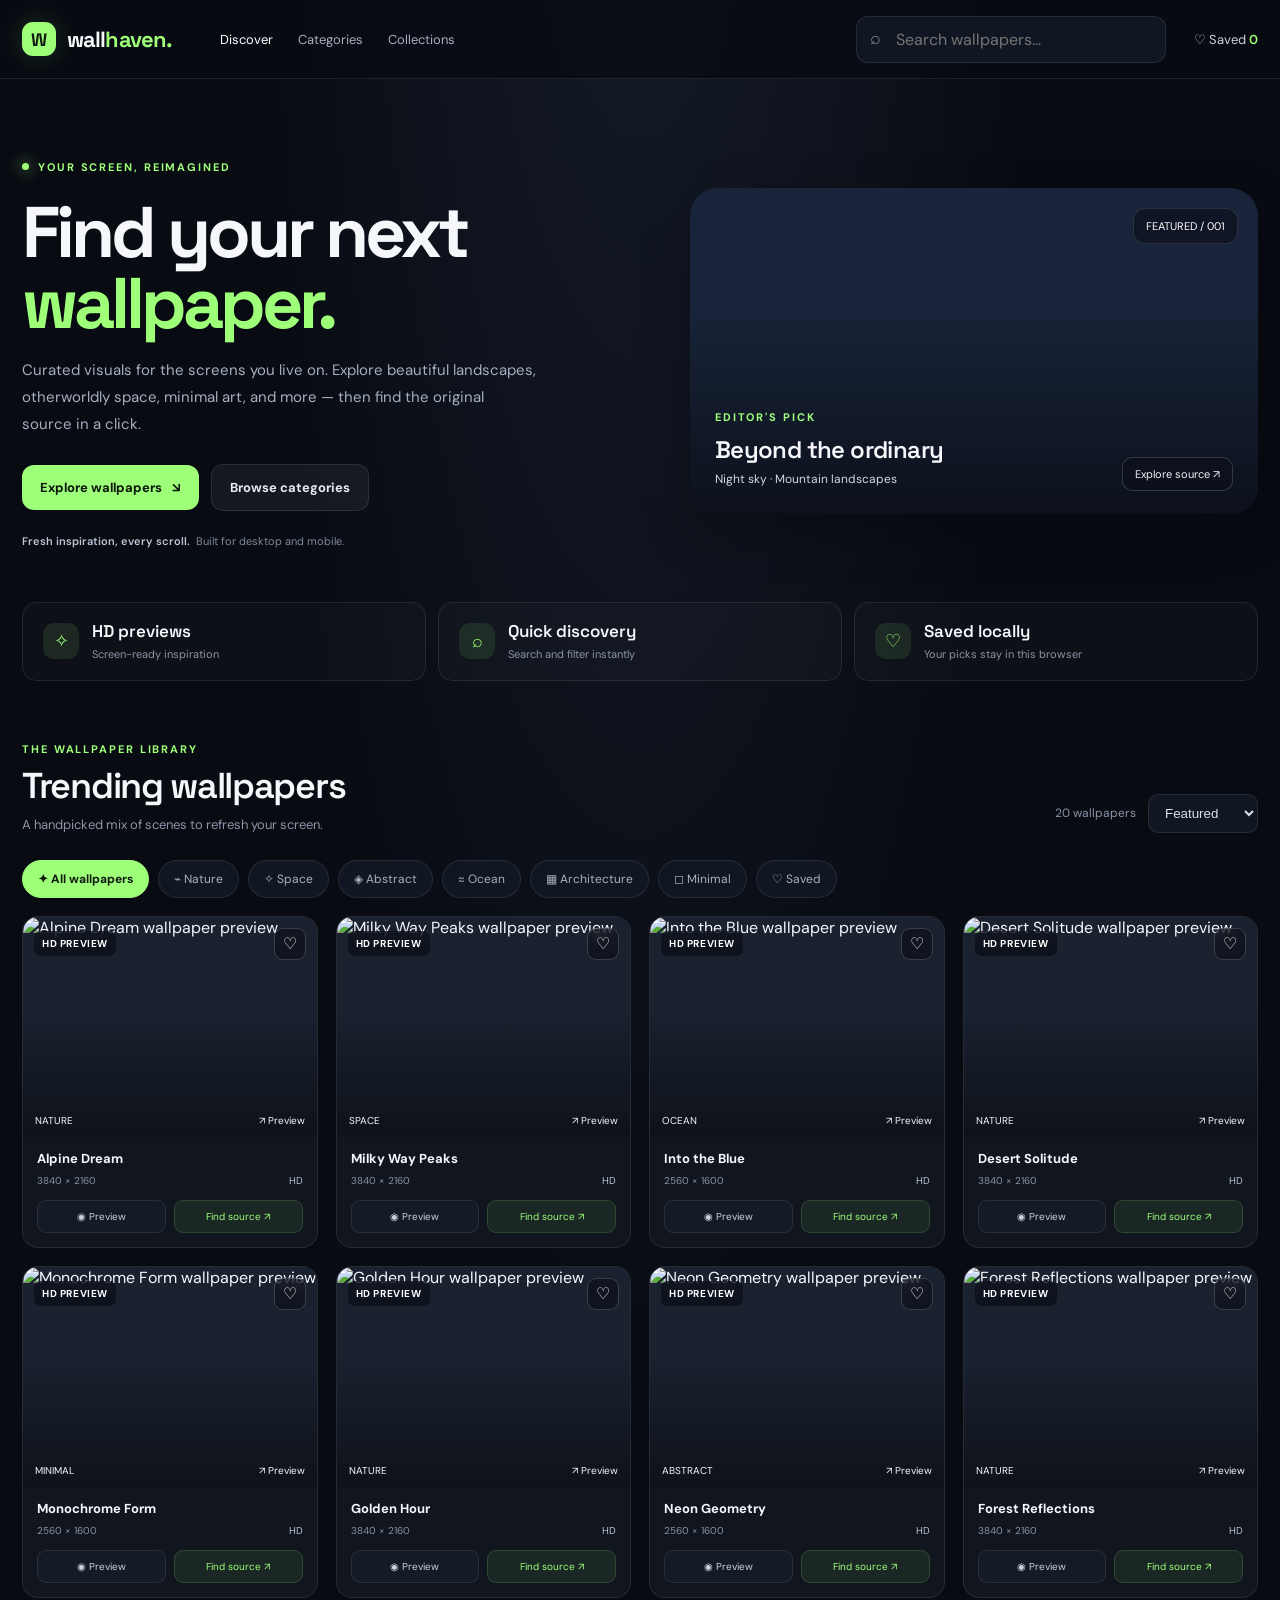
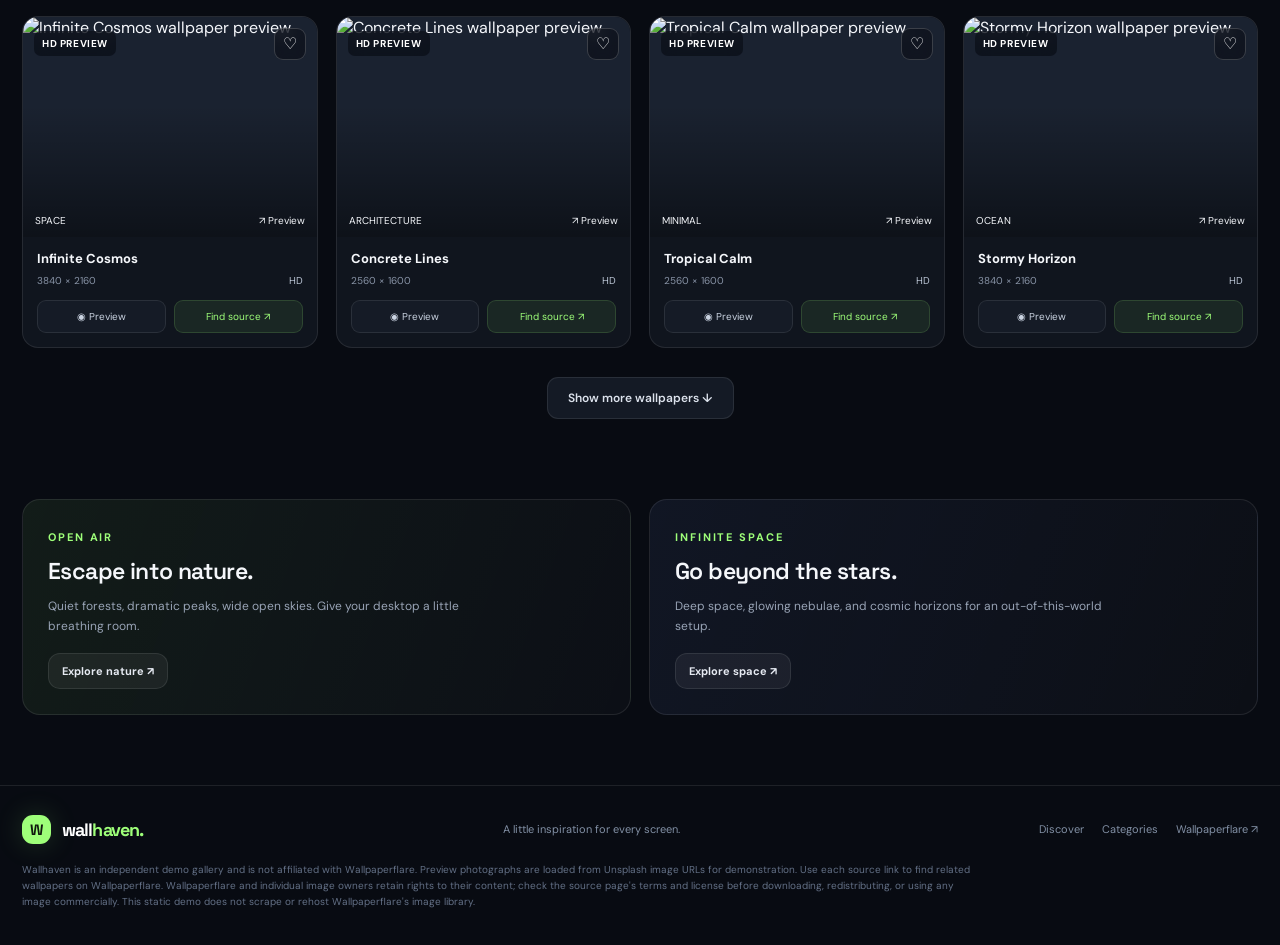
==== wallpaper-world/index.html @ 9add4c6a "Add Wallhaven wallpaper discovery website" ====
<!doctype html>
<html lang="en">
<head>
<meta charset="utf-8">
<meta name="viewport" content="width=device-width, initial-scale=1">
<meta name="theme-color" content="#080b12">
<meta name="description" content="Discover striking HD wallpapers for desktops, phones, and tablets. Explore landscapes, space, cars, abstract art, and more.">
<title>Wallhaven — Wallpapers for every screen</title>
<link rel="preconnect" href="https://fonts.googleapis.com">
<link rel="preconnect" href="https://fonts.gstatic.com" crossorigin>
<link href="https://fonts.googleapis.com/css2?family=DM+Sans:wght@400;500;600;700&family=Space+Grotesk:wght@400;500;600;700&display=swap" rel="stylesheet">
<style>
:root{--bg:#080b12;--panel:#10151f;--panel2:#151c28;--text:#f5f7fb;--muted:#8b95a7;--line:rgba(255,255,255,.09);--accent:#9eff79;--accent2:#b4ff94;--radius:20px;--shadow:0 18px 50px rgba(0,0,0,.26)}
*{box-sizing:border-box}html{scroll-behavior:smooth}body{margin:0;background:radial-gradient(ellipse at 50% -20%,rgba(91,117,168,.17),transparent 45%),var(--bg);color:var(--text);font-family:'DM Sans',sans-serif;min-height:100vh}a{color:inherit;text-decoration:none}button,input{font:inherit}button{cursor:pointer}.wrap{width:min(1240px,calc(100% - 44px));margin:auto}.topbar{position:sticky;top:0;z-index:20;background:rgba(8,11,18,.78);backdrop-filter:blur(20px);border-bottom:1px solid var(--line)}.nav{height:78px;display:flex;align-items:center;gap:28px}.brand{display:flex;align-items:center;gap:11px;font:700 22px 'Space Grotesk',sans-serif;letter-spacing:-.9px;white-space:nowrap}.brand-icon{width:34px;height:34px;display:grid;place-items:center;border-radius:11px;background:var(--accent);color:#10180e;font-size:18px;box-shadow:0 0 28px rgba(158,255,121,.17)}.brand span em{font-style:normal;color:var(--accent)}.navlinks{display:flex;gap:25px;margin-left:20px;color:#a6afbf;font-size:13px}.navlinks a:hover,.navlinks a.active{color:white}.nav-search{margin-left:auto;width:min(310px,30vw);position:relative}.nav-search input{width:100%;background:#111722;border:1px solid var(--line);border-radius:12px;padding:12px 14px 12px 39px;color:#fff;outline:none}.nav-search input:focus{border-color:rgba(158,255,121,.55)}.search-glass{position:absolute;left:14px;top:10px;color:#7f8aa0;font-size:18px}.saved-link{font-size:13px;color:#cbd2dd;white-space:nowrap}.saved-link b{color:var(--accent);font-weight:600}.mobile-menu{display:none;background:transparent;color:#fff;border:1px solid var(--line);border-radius:10px;padding:8px 10px}
.hero{padding:75px 0 42px;display:grid;grid-template-columns:1.05fr .95fr;align-items:center;gap:40px;min-height:440px}.eyebrow{display:inline-flex;align-items:center;gap:9px;color:var(--accent);font-size:11px;font-weight:700;letter-spacing:1.9px;text-transform:uppercase}.pulse{width:7px;height:7px;border-radius:50%;background:var(--accent);box-shadow:0 0 15px var(--accent)}h1,h2,h3,p{margin-top:0}h1{font:700 clamp(44px,5.6vw,74px)/.99 'Space Grotesk',sans-serif;letter-spacing:-4px;margin:22px 0 18px;max-width:660px}h1 .green{color:var(--accent)}.hero p{max-width:515px;color:#a5afc0;line-height:1.8;font-size:15px;margin-bottom:26px}.hero-actions{display:flex;gap:12px;align-items:center;flex-wrap:wrap}.btn{display:inline-flex;justify-content:center;align-items:center;gap:10px;border:0;border-radius:12px;padding:14px 18px;font-weight:700;font-size:13px;transition:transform .2s,background .2s}.btn:hover{transform:translateY(-2px)}.btn-primary{background:var(--accent);color:#0b1509}.btn-ghost{background:rgba(255,255,255,.055);border:1px solid var(--line);color:#e6eaf2}.hero-note{font-size:11px;color:#7e899b;margin-top:23px}.hero-note strong{color:#bbc5d5;font-weight:600}.hero-art{position:relative;min-height:326px;border-radius:28px;overflow:hidden;background:#19253b;box-shadow:var(--shadow);isolation:isolate}.hero-art:before{content:"";position:absolute;inset:0;background:linear-gradient(180deg,rgba(8,11,18,.02) 35%,rgba(8,11,18,.78)),url('https://images.unsplash.com/photo-1519681393784-d120267933ba?auto=format&fit=crop&w=1500&q=85') center/cover;z-index:-1;transition:transform .7s}.hero-art:hover:before{transform:scale(1.04)}.hero-art-content{position:absolute;left:25px;right:25px;bottom:23px;display:flex;justify-content:space-between;align-items:end;gap:15px}.hero-art h2{font:600 24px 'Space Grotesk',sans-serif;margin:8px 0 4px;letter-spacing:-.6px}.hero-art p{font-size:12px;color:#d0d7e4;margin:0}.glass-chip{background:rgba(10,15,24,.5);border:1px solid rgba(255,255,255,.17);backdrop-filter:blur(14px);padding:9px 12px;border-radius:10px;font-size:11px;color:#eff3f8;white-space:nowrap}.hero-number{position:absolute;top:20px;right:20px;border-radius:12px;padding:10px 12px;background:rgba(9,13,22,.6);backdrop-filter:blur(10px);font-size:11px;color:#fff;border:1px solid rgba(255,255,255,.12)}
.stats{display:grid;grid-template-columns:repeat(3,1fr);gap:12px;margin:12px 0 48px}.stat{padding:17px 20px;border:1px solid var(--line);border-radius:15px;background:rgba(255,255,255,.022);display:flex;align-items:center;gap:13px}.stat-icon{width:36px;height:36px;border-radius:11px;background:rgba(158,255,121,.1);color:var(--accent);display:grid;place-items:center;font-size:18px}.stat strong{display:block;font:600 17px 'Space Grotesk',sans-serif}.stat span{color:var(--muted);font-size:11px}
.section{padding:8px 0 65px;scroll-margin-top:92px}.section-heading{display:flex;justify-content:space-between;align-items:end;gap:24px;margin-bottom:25px}.section-heading h2{font:600 clamp(26px,3vw,36px)/1.1 'Space Grotesk',sans-serif;letter-spacing:-1.3px;margin:9px 0 0}.section-heading p{color:var(--muted);font-size:13px;margin:9px 0 0}.heading-right{display:flex;align-items:center;gap:12px;color:#8c97a9;font-size:12px}.sort-select{background:#111722;color:#d9e0ea;border:1px solid var(--line);padding:10px 12px;border-radius:10px;outline:none}
.categories{display:flex;gap:9px;overflow:auto;padding:2px 0 18px;scrollbar-width:none}.categories::-webkit-scrollbar{display:none}.cat-btn{white-space:nowrap;background:#111722;border:1px solid var(--line);border-radius:999px;padding:10px 15px;color:#a8b1c1;font-size:12px;transition:.2s}.cat-btn:hover{color:#fff;border-color:#596777}.cat-btn.active{background:var(--accent);color:#10180e;border-color:var(--accent);font-weight:700}.wall-grid{display:grid;grid-template-columns:repeat(4,minmax(0,1fr));gap:18px}.wall-card{overflow:hidden;border:1px solid var(--line);border-radius:16px;background:#10151e;transition:transform .25s,border-color .25s;min-width:0}.wall-card:hover{transform:translateY(-4px);border-color:rgba(158,255,121,.35)}.wall-image{position:relative;aspect-ratio:4/3;overflow:hidden;background:#1a2230}.wall-image img{width:100%;height:100%;object-fit:cover;display:block;transition:transform .55s;cursor:pointer}.wall-card:hover .wall-image img{transform:scale(1.055)}.image-shade{position:absolute;inset:40% 0 0;background:linear-gradient(transparent,rgba(0,0,0,.48));pointer-events:none}.card-top-actions{position:absolute;top:11px;left:11px;right:11px;display:flex;justify-content:space-between;align-items:center}.quality{font-size:10px;font-weight:700;letter-spacing:.6px;padding:6px 8px;border-radius:7px;color:white;background:rgba(8,11,18,.62);backdrop-filter:blur(8px)}.icon-btn{width:32px;height:32px;display:grid;place-items:center;border:1px solid rgba(255,255,255,.18);background:rgba(8,11,18,.52);backdrop-filter:blur(8px);color:white;border-radius:9px;font-size:16px}.icon-btn.saved{color:var(--accent);border-color:var(--accent)}.image-bottom{position:absolute;bottom:10px;left:12px;right:12px;display:flex;justify-content:space-between;align-items:center;font-size:10px;color:#f5f7fb}.card-info{padding:13px 14px 14px}.card-title{font-size:13px;font-weight:700;white-space:nowrap;overflow:hidden;text-overflow:ellipsis;margin-bottom:7px}.card-meta{display:flex;justify-content:space-between;gap:10px;color:#8994a7;font-size:10px}.card-meta span:last-child{color:#bbc5d5}.card-actions{display:flex;gap:8px;margin-top:13px}.card-action{flex:1;text-align:center;display:inline-flex;justify-content:center;align-items:center;gap:6px;border:1px solid var(--line);border-radius:9px;padding:9px 6px;font-size:10px;color:#cad3e1;background:#151b26}.card-action:hover{border-color:#657286;color:white}.card-action.source{background:rgba(158,255,121,.08);border-color:rgba(158,255,121,.15);color:var(--accent)}.empty{grid-column:1/-1;padding:60px 20px;text-align:center;border:1px dashed var(--line);border-radius:16px;color:#8d98aa}.empty strong{display:block;color:#e7ebf1;font-size:18px;margin-bottom:8px}.load-row{text-align:center;padding-top:29px}.load-more{padding:12px 20px;background:#141a25;border:1px solid var(--line);color:#dce2ec;border-radius:11px;font-size:12px;font-weight:600}.load-more:hover{border-color:rgba(158,255,121,.45)}
.feature-strip{display:grid;grid-template-columns:1fr 1fr;gap:18px;margin:15px 0 70px}.feature{position:relative;min-height:180px;padding:25px;border:1px solid var(--line);border-radius:18px;background:linear-gradient(110deg,rgba(158,255,121,.07),rgba(255,255,255,.018));overflow:hidden}.feature h3{font:600 23px 'Space Grotesk',sans-serif;letter-spacing:-.6px;margin:10px 0}.feature p{max-width:430px;color:#98a3b5;font-size:12px;line-height:1.7;margin-bottom:16px}.feature .btn{padding:10px 13px;font-size:11px}.feature-art{position:absolute;width:155px;height:155px;right:-15px;bottom:-36px;border-radius:50%;background:url('https://images.unsplash.com/photo-1500530855697-b586d89ba3ee?auto=format&fit=crop&w=500&q=80') center/cover;opacity:.54;mask-image:linear-gradient(130deg,transparent,#000 50%)}.feature:nth-child(2){background:linear-gradient(110deg,rgba(125,155,255,.08),rgba(255,255,255,.018))}.feature:nth-child(2) .feature-art{background-image:url('https://images.unsplash.com/photo-1519608487953-e999c86e7455?auto=format&fit=crop&w=500&q=80')}
footer{border-top:1px solid var(--line);padding:29px 0 35px;color:#8290a5}.footer-main{display:flex;justify-content:space-between;align-items:center;gap:18px;flex-wrap:wrap}.footer-main .brand{font-size:18px;color:white}.footer-main .brand-icon{width:29px;height:29px;font-size:15px}.footer-copy{font-size:11px;margin:0}.footer-links{display:flex;gap:18px;font-size:11px}.footer-links a:hover{color:white}.fineprint{font-size:10px;color:#637086;line-height:1.6;margin:18px 0 0;max-width:950px}
.modal{position:fixed;z-index:80;inset:0;background:rgba(2,5,10,.82);backdrop-filter:blur(12px);display:none;align-items:center;justify-content:center;padding:22px}.modal.open{display:flex}.modal-box{width:min(1000px,100%);max-height:94vh;overflow:auto;background:#101620;border:1px solid var(--line);border-radius:20px;box-shadow:var(--shadow)}.modal-head{display:flex;align-items:center;justify-content:space-between;padding:17px 20px;border-bottom:1px solid var(--line)}.modal-head h3{font:600 18px 'Space Grotesk',sans-serif;margin:0}.modal-close{width:34px;height:34px;border:1px solid var(--line);background:#171e2a;color:#fff;border-radius:10px;font-size:20px}.modal-img{display:block;width:100%;max-height:65vh;object-fit:contain;background:#080b12}.modal-bottom{padding:16px 20px;display:flex;align-items:center;justify-content:space-between;gap:12px;flex-wrap:wrap}.modal-bottom p{font-size:11px;color:#8d99ac;margin:0}.toast{position:fixed;z-index:100;bottom:25px;left:50%;transform:translate(-50%,20px);opacity:0;pointer-events:none;background:#e9ffdf;color:#10170d;font-size:12px;font-weight:700;border-radius:11px;padding:12px 16px;box-shadow:var(--shadow);transition:.24s}.toast.show{opacity:1;transform:translate(-50%,0)}.hidden{display:none!important}
@media(max-width:1000px){.hero{gap:24px}.wall-grid{grid-template-columns:repeat(3,minmax(0,1fr))}.navlinks{gap:14px;margin-left:4px}.nav{gap:17px}.saved-link{display:none}}
@media(max-width:730px){.wrap{width:calc(100% - 30px)}.nav{height:67px;gap:12px}.brand{font-size:19px}.navlinks{display:none}.nav-search{width:auto;flex:1;margin-left:auto}.nav-search input{padding:10px 9px 10px 33px;font-size:12px}.search-glass{top:8px;left:11px;font-size:16px}.mobile-menu{display:block}.hero{padding:43px 0 26px;grid-template-columns:1fr;gap:26px;min-height:auto}.hero h1{letter-spacing:-2.6px;font-size:52px;margin:18px 0 14px}.hero p{font-size:13px;line-height:1.7}.hero-art{min-height:280px}.stats{margin:10px 0 37px;gap:7px}.stat{padding:12px 10px;gap:8px}.stat-icon{width:29px;height:29px;font-size:15px}.stat strong{font-size:14px}.stat span{font-size:9px}.section{padding-bottom:46px}.section-heading{align-items:start;flex-direction:column;gap:13px}.heading-right{width:100%;justify-content:space-between}.wall-grid{grid-template-columns:repeat(2,minmax(0,1fr));gap:12px}.card-info{padding:11px}.card-title{font-size:12px}.card-actions{gap:5px}.card-action{font-size:9px;padding:8px 4px}.feature-strip{grid-template-columns:1fr;margin-bottom:48px}.feature{min-height:170px;padding:21px}.footer-main{align-items:flex-start;flex-direction:column}.footer-links{flex-wrap:wrap}.hero-art h2{font-size:21px}}
@media(max-width:390px){.wrap{width:calc(100% - 22px)}.brand{font-size:17px;gap:7px}.brand-icon{width:30px;height:30px}.nav{gap:8px}.hero h1{font-size:45px}.wall-grid{gap:8px}.card-info{padding:9px}.image-bottom{left:8px;right:8px}.quality{font-size:9px}.icon-btn{width:28px;height:28px}.card-actions{flex-direction:column}.stat{align-items:flex-start;flex-direction:column}}
@media(prefers-reduced-motion:reduce){*,*:before,*:after{scroll-behavior:auto!important;transition:none!important;animation:none!important}}
</style>
</head>
<body>
<header class="topbar"><div class="wrap nav">
<a class="brand" href="#" aria-label="Wallhaven home"><span class="brand-icon">W</span><span>wall<span style="color:#9eff79">haven</span><em>.</em></span></a>
<nav class="navlinks" aria-label="Main navigation"><a class="active" href="#discover">Discover</a><a href="#categories">Categories</a><a href="#collections">Collections</a></nav>
<div class="nav-search"><span class="search-glass">⌕</span><input id="search" type="search" autocomplete="off" placeholder="Search wallpapers..." aria-label="Search wallpapers"></div>
<a class="saved-link" href="#discover" id="favoritesLink">♡ Saved <b id="savedCount">0</b></a>
<button class="mobile-menu" id="mobileSaved" aria-label="Show saved wallpapers">♡</button>
</div></header>
<main class="wrap">
<section class="hero">
<div><div class="eyebrow"><span class="pulse"></span> YOUR SCREEN, REIMAGINED</div><h1>Find your next<br><span class="green">wallpaper.</span></h1><p>Curated visuals for the screens you live on. Explore beautiful landscapes, otherworldly space, minimal art, and more — then find the original source in a click.</p><div class="hero-actions"><a class="btn btn-primary" href="#discover">Explore wallpapers <span>↘</span></a><a class="btn btn-ghost" href="#categories">Browse categories</a></div><div class="hero-note"><strong>Fresh inspiration, every scroll.</strong> &nbsp;Built for desktop and mobile.</div></div>
<div class="hero-art" role="img" aria-label="Starry night sky over mountains"><div class="hero-number">FEATURED / 001</div><div class="hero-art-content"><div><div class="eyebrow">EDITOR'S PICK</div><h2>Beyond the ordinary</h2><p>Night sky · Mountain landscapes</p></div><a class="glass-chip" target="_blank" rel="noopener" href="https://www.wallpaperflare.com/search?wallpaper=mountain+night+sky">Explore source ↗</a></div></div>
</section>
<div class="stats"><div class="stat"><div class="stat-icon">✧</div><div><strong>HD previews</strong><span>Screen-ready inspiration</span></div></div><div class="stat"><div class="stat-icon">⌕</div><div><strong>Quick discovery</strong><span>Search and filter instantly</span></div></div><div class="stat"><div class="stat-icon">♡</div><div><strong>Saved locally</strong><span>Your picks stay in this browser</span></div></div></div>
<section class="section" id="discover"><div class="section-heading"><div><div class="eyebrow">THE WALLPAPER LIBRARY</div><h2 id="gridHeading">Trending wallpapers</h2><p id="gridSub">A handpicked mix of scenes to refresh your screen.</p></div><div class="heading-right"><span id="resultCount">12 wallpapers</span><select class="sort-select" id="sort" aria-label="Sort wallpapers"><option value="featured">Featured</option><option value="az">Name A–Z</option><option value="category">Category</option></select></div></div>
<div class="categories" id="categories" role="group" aria-label="Wallpaper categories"><button class="cat-btn active" data-category="All">✦ All wallpapers</button><button class="cat-btn" data-category="Nature">⌁ Nature</button><button class="cat-btn" data-category="Space">✧ Space</button><button class="cat-btn" data-category="Abstract">◈ Abstract</button><button class="cat-btn" data-category="Ocean">≈ Ocean</button><button class="cat-btn" data-category="Architecture">▦ Architecture</button><button class="cat-btn" data-category="Minimal">◻ Minimal</button><button class="cat-btn" data-category="Saved">♡ Saved</button></div>
<div class="wall-grid" id="wallGrid" aria-live="polite"></div><div class="load-row"><button class="load-more" id="showMore">Show more wallpapers ↓</button></div>
</section>
<section class="feature-strip" id="collections"><div class="feature"><div class="eyebrow">OPEN AIR</div><h3>Escape into nature.</h3><p>Quiet forests, dramatic peaks, wide open skies. Give your desktop a little breathing room.</p><a class="btn btn-ghost" href="https://www.wallpaperflare.com/search?wallpaper=nature+landscape" target="_blank" rel="noopener">Explore nature ↗</a><div class="feature-art"></div></div><div class="feature"><div class="eyebrow">INFINITE SPACE</div><h3>Go beyond the stars.</h3><p>Deep space, glowing nebulae, and cosmic horizons for an out-of-this-world setup.</p><a class="btn btn-ghost" href="https://www.wallpaperflare.com/search?wallpaper=space+stars" target="_blank" rel="noopener">Explore space ↗</a><div class="feature-art"></div></div></section>
</main>
<footer><div class="wrap"><div class="footer-main"><a class="brand" href="#"><span class="brand-icon">W</span><span>wall<span style="color:#9eff79">haven</span><em>.</em></span></a><p class="footer-copy">A little inspiration for every screen.</p><div class="footer-links"><a href="#discover">Discover</a><a href="#categories">Categories</a><a href="https://www.wallpaperflare.com/" target="_blank" rel="noopener">Wallpaperflare ↗</a></div></div><p class="fineprint">Wallhaven is an independent demo gallery and is not affiliated with Wallpaperflare. Preview photographs are loaded from Unsplash image URLs for demonstration. Use each source link to find related wallpapers on Wallpaperflare. Wallpaperflare and individual image owners retain rights to their content; check the source page's terms and license before downloading, redistributing, or using any image commercially. This static demo does not scrape or rehost Wallpaperflare's image library.</p></div></footer>
<div class="modal" id="previewModal" role="dialog" aria-modal="true" aria-labelledby="modalTitle"><div class="modal-box"><div class="modal-head"><h3 id="modalTitle">Wallpaper preview</h3><button class="modal-close" id="modalClose" aria-label="Close preview">×</button></div><img class="modal-img" id="modalImage" alt=""><div class="modal-bottom"><p id="modalMeta">Preview image</p><div class="hero-actions"><button class="btn btn-ghost" id="modalSave">♡ Save</button><a class="btn btn-primary" id="modalSource" href="#" target="_blank" rel="noopener">Find on Wallpaperflare ↗</a></div></div></div></div>
<div class="toast" id="toast" role="status" aria-live="polite"></div>
<script>
const wallpapers = [
{id:1,title:"Alpine Dream",category:"Nature",resolution:"3840 × 2160",tags:"mountains alpine lake green landscape",photo:"photo-1470770841072-f978cf4d019e"},
{id:2,title:"Milky Way Peaks",category:"Space",resolution:"3840 × 2160",tags:"stars galaxy mountains night sky",photo:"photo-1519681393784-d120267933ba"},
{id:3,title:"Into the Blue",category:"Ocean",resolution:"2560 × 1600",tags:"sea water waves blue ocean",photo:"photo-1518837695005-2083093ee35b"},
{id:4,title:"Desert Solitude",category:"Nature",resolution:"3840 × 2160",tags:"desert sand dunes sunset orange",photo:"photo-1509316785289-025f5b846b35"},
{id:5,title:"Monochrome Form",category:"Minimal",resolution:"2560 × 1600",tags:"minimal grey black white architecture",photo:"photo-1518005020951-eccb494ad742"},
{id:6,title:"Golden Hour",category:"Nature",resolution:"3840 × 2160",tags:"sunset field landscape golden hills",photo:"photo-1500530855697-b586d89ba3ee"},
{id:7,title:"Neon Geometry",category:"Abstract",resolution:"2560 × 1600",tags:"abstract colorful neon geometric art",photo:"photo-1550684848-fac1c5b4e853"},
{id:8,title:"Forest Reflections",category:"Nature",resolution:"3840 × 2160",tags:"forest lake trees reflections green",photo:"photo-1506744038136-46273834b3fb"},
{id:9,title:"Infinite Cosmos",category:"Space",resolution:"3840 × 2160",tags:"space stars galaxy cosmic nebula",photo:"photo-1462331940025-496dfbfc7564"},
{id:10,title:"Concrete Lines",category:"Architecture",resolution:"2560 × 1600",tags:"architecture modern building lines city",photo:"photo-1487958449943-2429e8be8625"},
{id:11,title:"Tropical Calm",category:"Minimal",resolution:"2560 × 1600",tags:"minimal plant leaves nature calm",photo:"photo-1497250681960-ef046c08a56e"},
{id:12,title:"Stormy Horizon",category:"Ocean",resolution:"3840 × 2160",tags:"ocean sea storm waves moody dark",photo:"photo-1500375592092-40eb2168fd21"},
{id:13,title:"Mountain Majesty",category:"Nature",resolution:"3840 × 2160",tags:"mountains snowy peaks landscape",photo:"photo-1464822759023-fed622ff2c3b"},
{id:14,title:"Blue Planet",category:"Space",resolution:"2560 × 1600",tags:"space planet earth blue outer space",photo:"photo-1614730321146-b6fa6a46bcb4"},
{id:15,title:"Liquid Color",category:"Abstract",resolution:"2560 × 1600",tags:"abstract texture liquid color art",photo:"photo-1541701494587-cb58502866ab"},
{id:16,title:"Quiet Architecture",category:"Architecture",resolution:"3840 × 2160",tags:"architecture minimal building concrete",photo:"photo-1511818966892-d7d671e672a2"},
{id:17,title:"Green Escape",category:"Nature",resolution:"2560 × 1600",tags:"forest jungle green plants trees",photo:"photo-1448375240586-882707db888b"},
{id:18,title:"Soft Gradient",category:"Abstract",resolution:"2560 × 1600",tags:"abstract gradient pastel soft minimal",photo:"photo-1557682250-33bd709cbe85"},
{id:19,title:"Hidden Cove",category:"Ocean",resolution:"3840 × 2160",tags:"ocean coastline beach turquoise",photo:"photo-1519046904884-53103b34b206"},
{id:20,title:"City After Dark",category:"Architecture",resolution:"3840 × 2160",tags:"architecture city night urban lights",photo:"photo-1519608487953-e999c86e7455"}
];
const grid=document.getElementById('wallGrid'), search=document.getElementById('search'), savedCount=document.getElementById('savedCount'), resultCount=document.getElementById('resultCount');
let activeCategory='All', showAll=false, favorites=new Set(), previewId=null, toastTimer;
try{favorites=new Set(JSON.parse(localStorage.getItem('wallhaven-saved')||'[]'))}catch(e){}
function imgUrl(w,large=false){return 'https://images.unsplash.com/'+w.photo+'?auto=format&fit=crop&w='+(large?1800:760)+'&q=84'}
function sourceUrl(w){return 'https://www.wallpaperflare.com/search?wallpaper='+encodeURIComponent(w.title+' '+w.category)}
function showToast(message){const t=document.getElementById('toast');t.textContent=message;t.classList.add('show');clearTimeout(toastTimer);toastTimer=setTimeout(()=>t.classList.remove('show'),2200)}
function saveFavorites(){try{localStorage.setItem('wallhaven-saved',JSON.stringify([...favorites]))}catch(e){}savedCount.textContent=favorites.size;render()}
function toggleFavorite(id){if(favorites.has(id)){favorites.delete(id);showToast('Removed from saved wallpapers')}else{favorites.add(id);showToast('Wallpaper saved in this browser')}saveFavorites();if(previewId===id)updateModalSave()}
function matches(){const q=search.value.trim().toLowerCase();let rows=wallpapers.filter(w=>{const categoryMatch=activeCategory==='All'||(activeCategory==='Saved'?favorites.has(w.id):w.category===activeCategory);const text=(w.title+' '+w.category+' '+w.tags+' '+w.resolution).toLowerCase();return categoryMatch&&(!q||text.includes(q))});const sort=document.getElementById('sort').value;if(sort==='az')rows.sort((a,b)=>a.title.localeCompare(b.title));if(sort==='category')rows.sort((a,b)=>a.category.localeCompare(b.category)||a.title.localeCompare(b.title));return rows}
function render(){const rows=matches();resultCount.textContent=rows.length+' wallpaper'+(rows.length===1?'':'s');document.getElementById('gridHeading').textContent=activeCategory==='Saved'?'Your saved wallpapers':activeCategory==='All'?'Trending wallpapers':activeCategory+' wallpapers';document.getElementById('gridSub').textContent=search.value.trim()?'Results for “'+search.value.trim()+'”':activeCategory==='Saved'?'Saved items are kept only in this browser.':'A handpicked mix of scenes to refresh your screen.';grid.innerHTML='';if(!rows.length){grid.innerHTML='<div class="empty"><strong>No wallpapers found</strong>Try a different search or choose another category.</div>';document.getElementById('showMore').classList.add('hidden');return}const visible=showAll?rows:rows.slice(0,12);for(const w of visible){const card=document.createElement('article');card.className='wall-card';card.innerHTML='<div class="wall-image"><img loading="lazy" src="'+imgUrl(w)+'" alt="'+w.title+' wallpaper preview" data-preview="'+w.id+'"><div class="image-shade"></div><div class="card-top-actions"><span class="quality">HD PREVIEW</span><button class="icon-btn '+(favorites.has(w.id)?'saved':'')+'" data-save="'+w.id+'" aria-label="'+(favorites.has(w.id)?'Remove saved':'Save')+' '+w.title+'">'+(favorites.has(w.id)?'♥':'♡')+'</button></div><div class="image-bottom"><span>'+w.category.toUpperCase()+'</span><span>↗ Preview</span></div></div><div class="card-info"><div class="card-title">'+w.title+'</div><div class="card-meta"><span>'+w.resolution+'</span><span>HD</span></div><div class="card-actions"><button class="card-action" data-preview="'+w.id+'">◉ Preview</button><a class="card-action source" href="'+sourceUrl(w)+'" target="_blank" rel="noopener">Find source ↗</a></div></div>';grid.appendChild(card)}document.getElementById('showMore').classList.toggle('hidden',rows.length<=12||showAll)}
function chooseCategory(category){activeCategory=category;showAll=false;document.querySelectorAll('.cat-btn').forEach(b=>b.classList.toggle('active',b.dataset.category===category));render()}
document.querySelectorAll('.cat-btn').forEach(b=>b.addEventListener('click',()=>chooseCategory(b.dataset.category)));
search.addEventListener('input',()=>{showAll=false;render()});document.getElementById('sort').addEventListener('change',render);document.getElementById('showMore').addEventListener('click',()=>{showAll=true;render()});
grid.addEventListener('click',e=>{const save=e.target.closest('[data-save]');if(save){toggleFavorite(Number(save.dataset.save));return}const pre=e.target.closest('[data-preview]');if(pre)openPreview(Number(pre.dataset.preview))});
document.getElementById('favoritesLink').addEventListener('click',e=>{e.preventDefault();chooseCategory('Saved');document.getElementById('discover').scrollIntoView({behavior:'smooth'})});document.getElementById('mobileSaved').addEventListener('click',()=>{chooseCategory('Saved');document.getElementById('discover').scrollIntoView({behavior:'smooth'})});
function openPreview(id){const w=wallpapers.find(x=>x.id===id);if(!w)return;previewId=id;document.getElementById('modalTitle').textContent=w.title;const image=document.getElementById('modalImage');image.src=imgUrl(w,true);image.alt=w.title+' wallpaper preview';document.getElementById('modalMeta').textContent=w.category+' · '+w.resolution+' · Demo preview hosted by Unsplash';document.getElementById('modalSource').href=sourceUrl(w);updateModalSave();document.getElementById('previewModal').classList.add('open');document.body.style.overflow='hidden'}
function updateModalSave(){const b=document.getElementById('modalSave');b.textContent=favorites.has(previewId)?'♥ Saved':'♡ Save';b.className=favorites.has(previewId)?'btn btn-primary':'btn btn-ghost'}
document.getElementById('modalSave').addEventListener('click',()=>{if(previewId!==null)toggleFavorite(previewId)});function closePreview(){document.getElementById('previewModal').classList.remove('open');document.body.style.overflow='';previewId=null}
document.getElementById('modalClose').addEventListener('click',closePreview);document.getElementById('previewModal').addEventListener('click',e=>{if(e.target.id==='previewModal')closePreview()});document.addEventListener('keydown',e=>{if(e.key==='Escape')closePreview();if((e.ctrlKey||e.metaKey)&&e.key.toLowerCase()==='k'){e.preventDefault();search.focus()}});
render();savedCount.textContent=favorites.size;
</script>
</body>
</html>
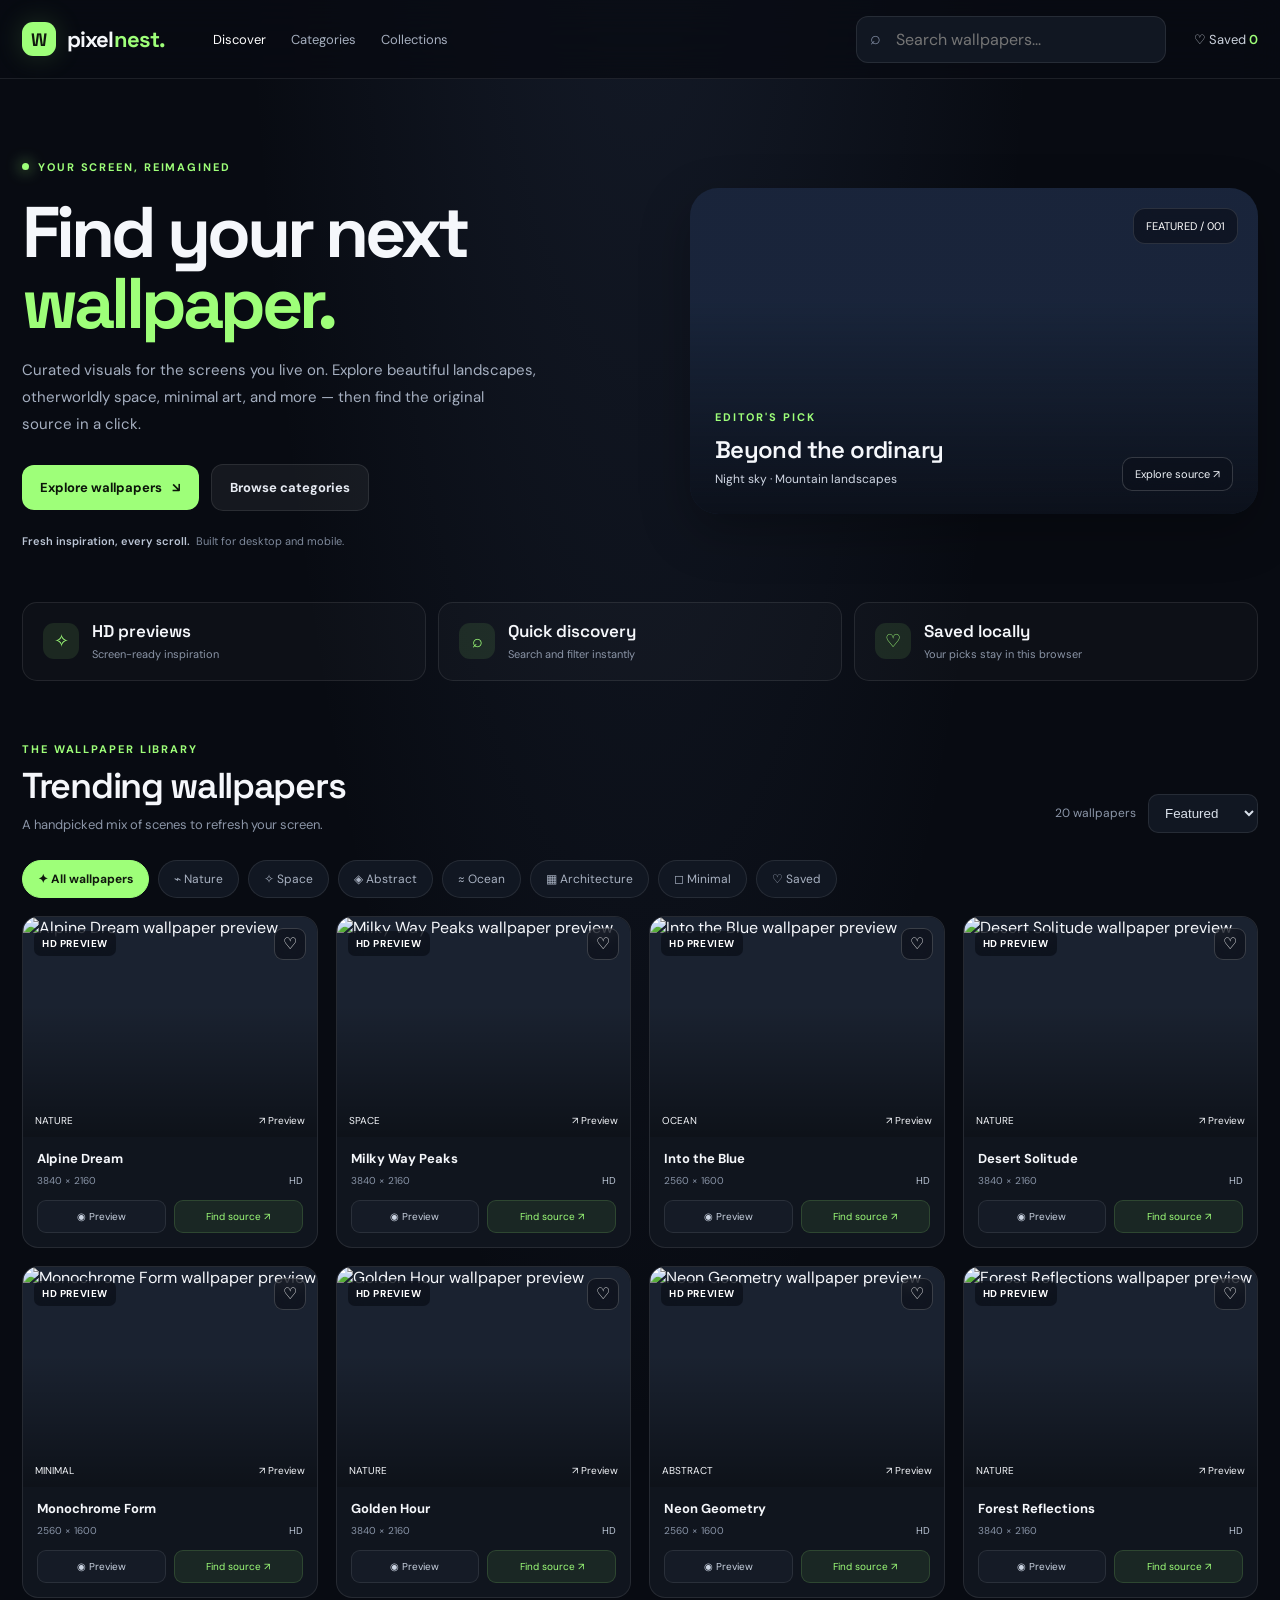
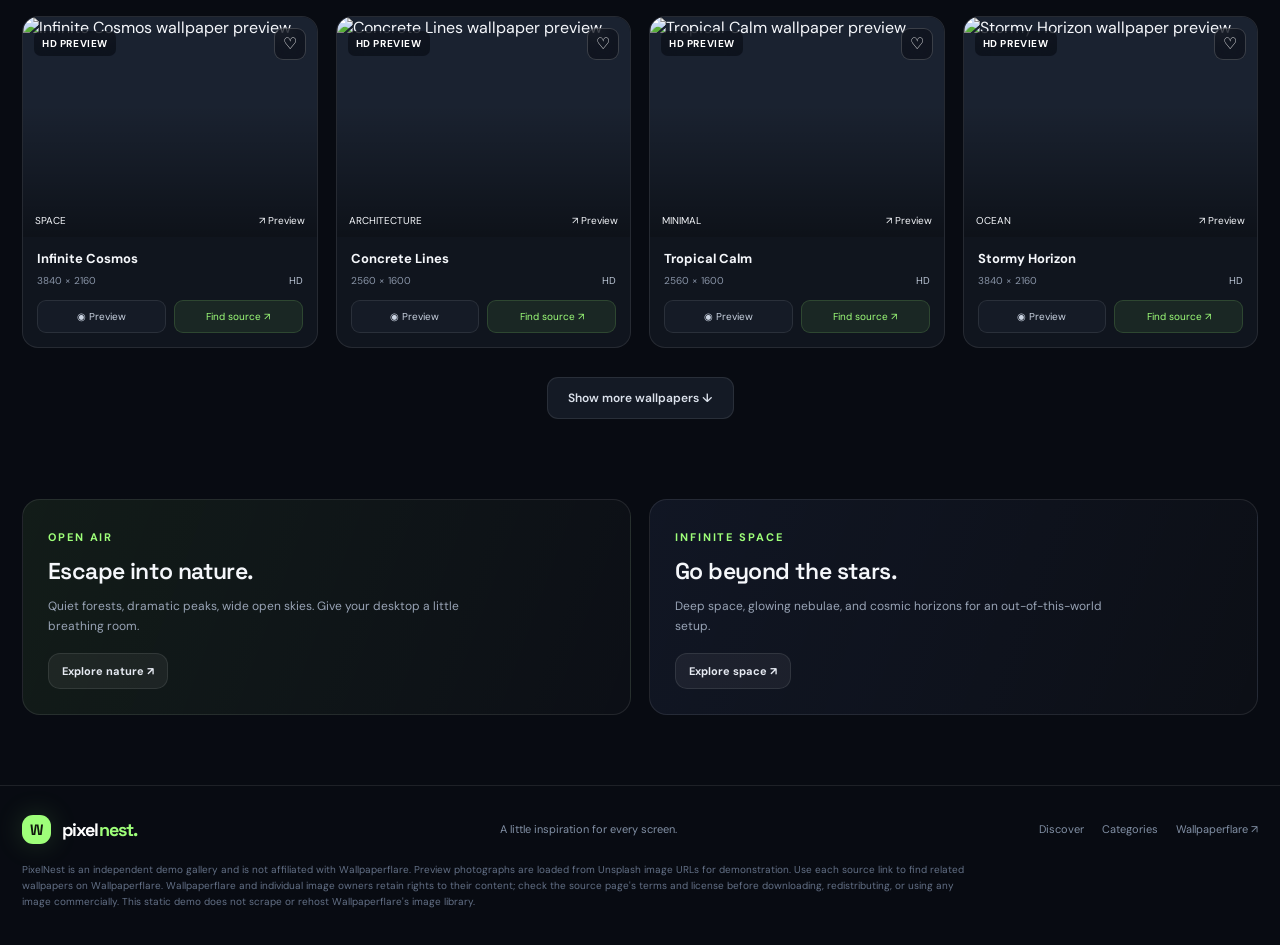
==== commit dd8a754b: "Polish wallpaper site branding" ====
--- a/wallpaper-world/index.html
+++ b/wallpaper-world/index.html
@@ -5,7 +5,7 @@
 <meta name="viewport" content="width=device-width, initial-scale=1">
 <meta name="theme-color" content="#080b12">
 <meta name="description" content="Discover striking HD wallpapers for desktops, phones, and tablets. Explore landscapes, space, cars, abstract art, and more.">
-<title>Wallhaven — Wallpapers for every screen</title>
+<title>PixelNest — Wallpapers for every screen</title>
 <link rel="preconnect" href="https://fonts.googleapis.com">
 <link rel="preconnect" href="https://fonts.gstatic.com" crossorigin>
 <link href="https://fonts.googleapis.com/css2?family=DM+Sans:wght@400;500;600;700&family=Space+Grotesk:wght@400;500;600;700&display=swap" rel="stylesheet">
@@ -27,7 +27,7 @@
 </head>
 <body>
 <header class="topbar"><div class="wrap nav">
-<a class="brand" href="#" aria-label="Wallhaven home"><span class="brand-icon">W</span><span>wall<span style="color:#9eff79">haven</span><em>.</em></span></a>
+<a class="brand" href="#" aria-label="PixelNest home"><span class="brand-icon">W</span><span>pixel<span style="color:#9eff79">nest</span><em>.</em></span></a>
 <nav class="navlinks" aria-label="Main navigation"><a class="active" href="#discover">Discover</a><a href="#categories">Categories</a><a href="#collections">Collections</a></nav>
 <div class="nav-search"><span class="search-glass">⌕</span><input id="search" type="search" autocomplete="off" placeholder="Search wallpapers..." aria-label="Search wallpapers"></div>
 <a class="saved-link" href="#discover" id="favoritesLink">♡ Saved <b id="savedCount">0</b></a>
@@ -45,7 +45,7 @@
 </section>
 <section class="feature-strip" id="collections"><div class="feature"><div class="eyebrow">OPEN AIR</div><h3>Escape into nature.</h3><p>Quiet forests, dramatic peaks, wide open skies. Give your desktop a little breathing room.</p><a class="btn btn-ghost" href="https://www.wallpaperflare.com/search?wallpaper=nature+landscape" target="_blank" rel="noopener">Explore nature ↗</a><div class="feature-art"></div></div><div class="feature"><div class="eyebrow">INFINITE SPACE</div><h3>Go beyond the stars.</h3><p>Deep space, glowing nebulae, and cosmic horizons for an out-of-this-world setup.</p><a class="btn btn-ghost" href="https://www.wallpaperflare.com/search?wallpaper=space+stars" target="_blank" rel="noopener">Explore space ↗</a><div class="feature-art"></div></div></section>
 </main>
-<footer><div class="wrap"><div class="footer-main"><a class="brand" href="#"><span class="brand-icon">W</span><span>wall<span style="color:#9eff79">haven</span><em>.</em></span></a><p class="footer-copy">A little inspiration for every screen.</p><div class="footer-links"><a href="#discover">Discover</a><a href="#categories">Categories</a><a href="https://www.wallpaperflare.com/" target="_blank" rel="noopener">Wallpaperflare ↗</a></div></div><p class="fineprint">Wallhaven is an independent demo gallery and is not affiliated with Wallpaperflare. Preview photographs are loaded from Unsplash image URLs for demonstration. Use each source link to find related wallpapers on Wallpaperflare. Wallpaperflare and individual image owners retain rights to their content; check the source page's terms and license before downloading, redistributing, or using any image commercially. This static demo does not scrape or rehost Wallpaperflare's image library.</p></div></footer>
+<footer><div class="wrap"><div class="footer-main"><a class="brand" href="#"><span class="brand-icon">W</span><span>pixel<span style="color:#9eff79">nest</span><em>.</em></span></a><p class="footer-copy">A little inspiration for every screen.</p><div class="footer-links"><a href="#discover">Discover</a><a href="#categories">Categories</a><a href="https://www.wallpaperflare.com/" target="_blank" rel="noopener">Wallpaperflare ↗</a></div></div><p class="fineprint">PixelNest is an independent demo gallery and is not affiliated with Wallpaperflare. Preview photographs are loaded from Unsplash image URLs for demonstration. Use each source link to find related wallpapers on Wallpaperflare. Wallpaperflare and individual image owners retain rights to their content; check the source page's terms and license before downloading, redistributing, or using any image commercially. This static demo does not scrape or rehost Wallpaperflare's image library.</p></div></footer>
 <div class="modal" id="previewModal" role="dialog" aria-modal="true" aria-labelledby="modalTitle"><div class="modal-box"><div class="modal-head"><h3 id="modalTitle">Wallpaper preview</h3><button class="modal-close" id="modalClose" aria-label="Close preview">×</button></div><img class="modal-img" id="modalImage" alt=""><div class="modal-bottom"><p id="modalMeta">Preview image</p><div class="hero-actions"><button class="btn btn-ghost" id="modalSave">♡ Save</button><a class="btn btn-primary" id="modalSource" href="#" target="_blank" rel="noopener">Find on Wallpaperflare ↗</a></div></div></div></div>
 <div class="toast" id="toast" role="status" aria-live="polite"></div>
 <script>
@@ -73,11 +73,11 @@
 ];
 const grid=document.getElementById('wallGrid'), search=document.getElementById('search'), savedCount=document.getElementById('savedCount'), resultCount=document.getElementById('resultCount');
 let activeCategory='All', showAll=false, favorites=new Set(), previewId=null, toastTimer;
-try{favorites=new Set(JSON.parse(localStorage.getItem('wallhaven-saved')||'[]'))}catch(e){}
+try{favorites=new Set(JSON.parse(localStorage.getItem('pixelnest-saved')||'[]'))}catch(e){}
 function imgUrl(w,large=false){return 'https://images.unsplash.com/'+w.photo+'?auto=format&fit=crop&w='+(large?1800:760)+'&q=84'}
 function sourceUrl(w){return 'https://www.wallpaperflare.com/search?wallpaper='+encodeURIComponent(w.title+' '+w.category)}
 function showToast(message){const t=document.getElementById('toast');t.textContent=message;t.classList.add('show');clearTimeout(toastTimer);toastTimer=setTimeout(()=>t.classList.remove('show'),2200)}
-function saveFavorites(){try{localStorage.setItem('wallhaven-saved',JSON.stringify([...favorites]))}catch(e){}savedCount.textContent=favorites.size;render()}
+function saveFavorites(){try{localStorage.setItem('pixelnest-saved',JSON.stringify([...favorites]))}catch(e){}savedCount.textContent=favorites.size;render()}
 function toggleFavorite(id){if(favorites.has(id)){favorites.delete(id);showToast('Removed from saved wallpapers')}else{favorites.add(id);showToast('Wallpaper saved in this browser')}saveFavorites();if(previewId===id)updateModalSave()}
 function matches(){const q=search.value.trim().toLowerCase();let rows=wallpapers.filter(w=>{const categoryMatch=activeCategory==='All'||(activeCategory==='Saved'?favorites.has(w.id):w.category===activeCategory);const text=(w.title+' '+w.category+' '+w.tags+' '+w.resolution).toLowerCase();return categoryMatch&&(!q||text.includes(q))});const sort=document.getElementById('sort').value;if(sort==='az')rows.sort((a,b)=>a.title.localeCompare(b.title));if(sort==='category')rows.sort((a,b)=>a.category.localeCompare(b.category)||a.title.localeCompare(b.title));return rows}
 function render(){const rows=matches();resultCount.textContent=rows.length+' wallpaper'+(rows.length===1?'':'s');document.getElementById('gridHeading').textContent=activeCategory==='Saved'?'Your saved wallpapers':activeCategory==='All'?'Trending wallpapers':activeCategory+' wallpapers';document.getElementById('gridSub').textContent=search.value.trim()?'Results for “'+search.value.trim()+'”':activeCategory==='Saved'?'Saved items are kept only in this browser.':'A handpicked mix of scenes to refresh your screen.';grid.innerHTML='';if(!rows.length){grid.innerHTML='<div class="empty"><strong>No wallpapers found</strong>Try a different search or choose another category.</div>';document.getElementById('showMore').classList.add('hidden');return}const visible=showAll?rows:rows.slice(0,12);for(const w of visible){const card=document.createElement('article');card.className='wall-card';card.innerHTML='<div class="wall-image"><img loading="lazy" src="'+imgUrl(w)+'" alt="'+w.title+' wallpaper preview" data-preview="'+w.id+'"><div class="image-shade"></div><div class="card-top-actions"><span class="quality">HD PREVIEW</span><button class="icon-btn '+(favorites.has(w.id)?'saved':'')+'" data-save="'+w.id+'" aria-label="'+(favorites.has(w.id)?'Remove saved':'Save')+' '+w.title+'">'+(favorites.has(w.id)?'♥':'♡')+'</button></div><div class="image-bottom"><span>'+w.category.toUpperCase()+'</span><span>↗ Preview</span></div></div><div class="card-info"><div class="card-title">'+w.title+'</div><div class="card-meta"><span>'+w.resolution+'</span><span>HD</span></div><div class="card-actions"><button class="card-action" data-preview="'+w.id+'">◉ Preview</button><a class="card-action source" href="'+sourceUrl(w)+'" target="_blank" rel="noopener">Find source ↗</a></div></div>';grid.appendChild(card)}document.getElementById('showMore').classList.toggle('hidden',rows.length<=12||showAll)}
